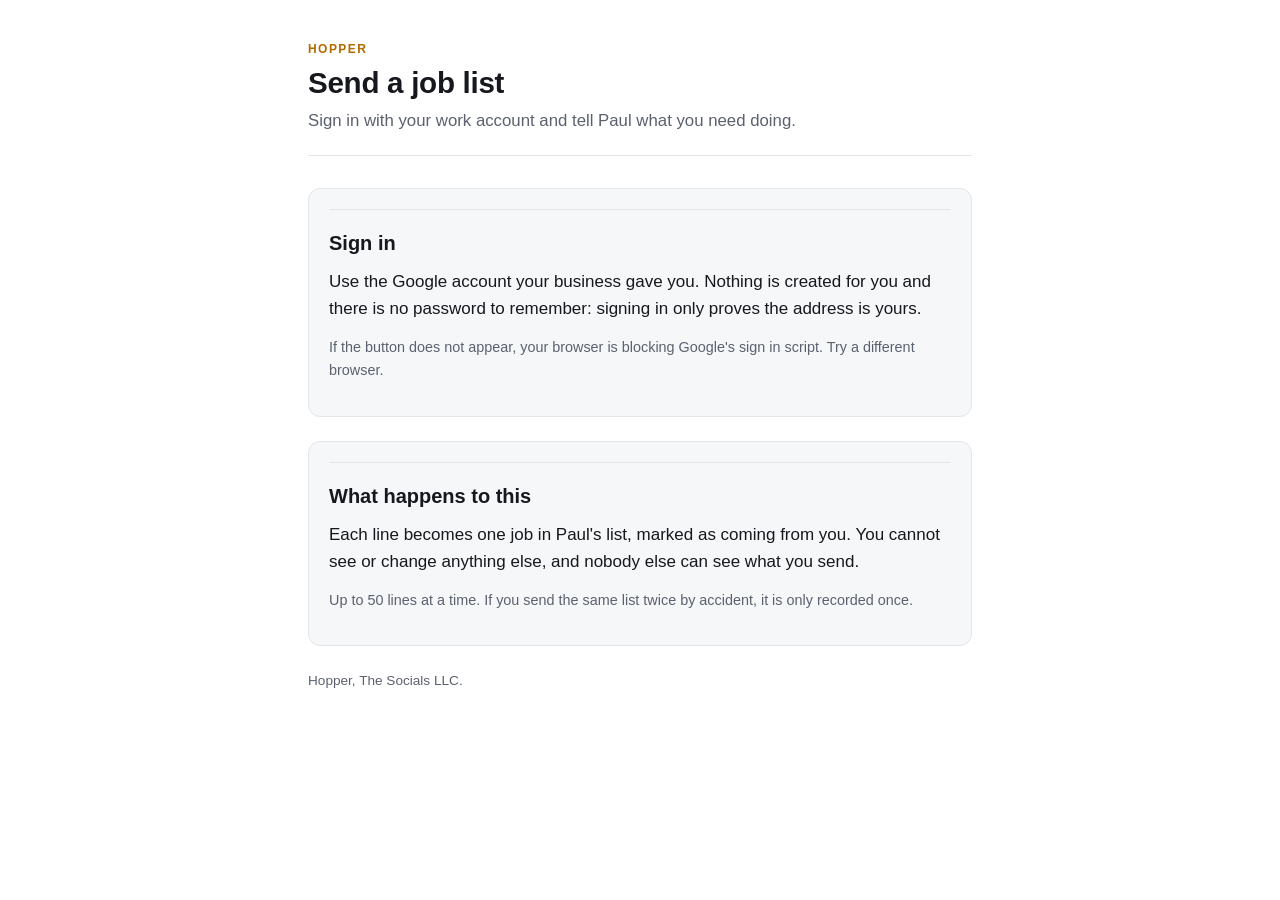
==== request/index.html @ dbd228b1 "The intake form: sign in with Google, send a job list" ====
<!doctype html>
<html lang="en">
<head>
<meta charset="utf-8">
<meta name="viewport" content="width=device-width, initial-scale=1">
<title>Send Paul a job list</title>
<meta name="description" content="Sign in with your work Google account and send Paul a list of things to do. One line per job.">
<meta name="robots" content="noindex, nofollow">
<link rel="stylesheet" href="../style.css">
<style>
/* Page specific, so the support and privacy pages that App Review opens keep
   a stylesheet with no scripts and nothing extra in it. */
.panel { background: var(--card); border: 1px solid var(--rule); border-radius: 12px;
         padding: 1.25rem; margin: 1.5rem 0; }
.panel h2 { margin-top: 0; }
label { display: block; font-weight: 600; margin: 1.25rem 0 0.4rem; }
textarea, select { width: 100%; font: inherit; color: var(--fg); background: var(--bg);
                   border: 1px solid var(--rule); border-radius: 8px; padding: 0.6rem 0.7rem; }
textarea { min-height: 11rem; resize: vertical; line-height: 1.5; }
button { font: inherit; font-weight: 600; cursor: pointer; color: #fff;
         background: var(--accent); border: 0; border-radius: 8px;
         padding: 0.7rem 1.4rem; margin-top: 1.25rem; }
button[disabled] { opacity: 0.5; cursor: default; }
.note { color: var(--muted); font-size: 0.9rem; }
.count { color: var(--muted); font-size: 0.9rem; margin-top: 0.4rem; }
.said { border-radius: 8px; padding: 0.8rem 0.9rem; margin: 1.25rem 0 0;
        border: 1px solid var(--rule); }
.said.good { border-color: var(--accent); }
.said.bad  { border-color: #c0392b; }
.hidden { display: none; }
ol.jobs { color: var(--muted); font-size: 0.9rem; padding-left: 1.4rem; margin: 0.4rem 0 0; }
</style>
</head>
<body>
<div class="wrap">

<header class="masthead">
  <p class="eyebrow">Hopper</p>
  <h1>Send a job list</h1>
  <p class="lede">Sign in with your work account and tell Paul what you need doing.</p>
</header>

<!-- Signed out -->
<section id="signin" class="panel">
  <h2>Sign in</h2>
  <p>Use the Google account your business gave you. Nothing is created for you
  and there is no password to remember: signing in only proves the address is
  yours.</p>
  <div id="gbutton"></div>
  <p class="note" id="signinNote">If the button does not appear, your browser is
  blocking Google's sign in script. Try a different browser.</p>
</section>

<!-- Signed in -->
<section id="form" class="panel hidden">
  <h2>What do you need doing?</h2>
  <p class="note" id="hello"></p>

  <label for="venture">Which business is this for?</label>
  <select id="venture"></select>

  <label for="jobs">The jobs, one per line</label>
  <textarea id="jobs" placeholder="Call the school about the September intake
Send the September invoice to the landlord
Book the venue for the open day"></textarea>
  <p class="count" id="count">Nothing typed yet.</p>

  <button id="send" type="button">Send</button>
  <div id="said" class="said hidden"></div>
</section>

<section class="panel">
  <h2>What happens to this</h2>
  <p>Each line becomes one job in Paul's list, marked as coming from you. You
  cannot see or change anything else, and nobody else can see what you send.</p>
  <p class="note">Up to 50 lines at a time. If you send the same list twice by
  accident, it is only recorded once.</p>
</section>

<p class="meta">Hopper, The Socials LLC.</p>

</div>

<script>
// The form. Three things happen here and nothing else:
//
//   1. Google signs the visitor in and hands this page an ID token.
//   2. The token goes to the intake function, which answers with their name
//      and the businesses they are allowed to send to. The page asks; it does
//      not decide. A list that arrived from the function is the only list
//      shown, so a person who edits this page in their own browser learns
//      nothing and gains nothing.
//   3. The typed lines go back with the token.
//
// Everything that matters is checked on the server. This file is convenience.
"use strict";

const ENDPOINT = "https://lnnyzgkgllepnvekxwha.supabase.co/functions/v1/intake";
const CLIENT_ID = "741162987231-be2t4kbo8rsgl5lv1qoh83spgtv7hdl8.apps.googleusercontent.com";

const el = (id) => document.getElementById(id);
let token = null;
// One id per submission, kept across retries so a double tap or a flaky
// connection writes the jobs once. Replaced only after something is saved.
let submissionId = crypto.randomUUID();

function say(message, good) {
  const box = el("said");
  box.textContent = message;
  box.className = "said " + (good ? "good" : "bad");
  box.classList.remove("hidden");
}

function lines() {
  return el("jobs").value
    .split("\n")
    .map((l) => l.replace(/^\s*(?:[-*•]|\d+[.)])\s+/, "").trim())
    .filter((l) => l.length > 0);
}

function recount() {
  const n = lines().length;
  el("count").textContent = n === 0
    ? "Nothing typed yet."
    : n === 1 ? "1 job." : n + " jobs." + (n > 50 ? " Only the first 50 will be sent." : "");
}

async function ask(payload) {
  const r = await fetch(ENDPOINT, {
    method: "POST",
    headers: { "Content-Type": "application/json" },
    body: JSON.stringify(payload),
  });
  let body = {};
  try { body = await r.json(); } catch (e) { /* a 502 with no body is still a failure */ }
  return { status: r.status, body };
}

// What a refusal means, in words a person can act on. Deliberately plain about
// the one case they can fix themselves and vague about nothing else.
function plainly(status, body) {
  if (status === 403 && body.error === "not-on-the-list") {
    return "That address is not set up to send jobs. Ask Paul to add it, and tell him which address you used.";
  }
  if (status === 403 && body.error === "not-your-venture") {
    return "You cannot send to that business. Reload the page and pick one from the list.";
  }
  if (status === 401) return "That sign in was not accepted. Sign in again.";
  if (status === 400 && body.error === "nothing-to-send") return "Type at least one line first.";
  if (status === 503) return "Hopper could not be reached just now. Try again in a minute.";
  return "That did not go through. Try again, and tell Paul if it keeps happening.";
}

async function signedIn(response) {
  token = response.credential;
  const { status, body } = await ask({ action: "me", token });
  if (status !== 200) {
    el("signinNote").textContent = plainly(status, body);
    return;
  }

  el("hello").textContent = body.name
    ? "Signed in as " + body.name + "."
    : "Signed in.";

  const pick = el("venture");
  pick.innerHTML = "";
  // Only what the function returned. One option means no decision to make, so
  // it is still shown, as the answer rather than a choice.
  for (const v of body.ventures || []) {
    const option = document.createElement("option");
    option.value = v.id;
    option.textContent = v.name;
    pick.appendChild(option);
  }
  // Always offered, and the only option for somebody allowed in without a
  // business attached. An empty value means no venture, which the function
  // reads as the Inbox with none, which is where anything unsure belongs.
  const unsure = document.createElement("option");
  unsure.value = "";
  unsure.textContent = "Not sure, let Paul decide";
  pick.appendChild(unsure);

  el("signin").classList.add("hidden");
  el("form").classList.remove("hidden");
  el("jobs").focus();
}

async function send() {
  const typed = lines();
  if (typed.length === 0) { say("Type at least one line first.", false); return; }

  const button = el("send");
  button.disabled = true;
  button.textContent = "Sending";
  try {
    const { status, body } = await ask({
      action: "send",
      token,
      submissionId,
      workspaceId: el("venture").value || null,
      body: typed.join("\n"),
    });
    if (status === 200 && body.ok) {
      const saved = body.saved;
      say(saved === 0
        ? "Already sent. Nothing was added twice."
        : "Sent. " + saved + (saved === 1 ? " job is" : " jobs are") + " in Paul's list.", true);
      if (saved > 0) {
        el("jobs").value = "";
        recount();
        // A new id, so the next list is a new list rather than a repeat.
        submissionId = crypto.randomUUID();
      }
    } else {
      say(plainly(status, body), false);
    }
  } catch (e) {
    say("No connection. Your typing is still here, so try again when you are back online.", false);
  } finally {
    button.disabled = false;
    button.textContent = "Send";
  }
}

el("jobs").addEventListener("input", recount);
el("send").addEventListener("click", send);

window.onGoogleLibraryLoad = function () {
  el("signinNote").classList.add("hidden");
  google.accounts.id.initialize({ client_id: CLIENT_ID, callback: signedIn });
  google.accounts.id.renderButton(el("gbutton"), {
    theme: "outline", size: "large", text: "signin_with", shape: "pill",
  });
};
</script>
<script src="https://accounts.google.com/gsi/client" async></script>
</body>
</html>
---- style.css ----
/* One stylesheet for both pages: the support page at /, the privacy policy at
   /privacy/. Light and dark follow the reader's system setting, there is no
   theme switch to get wrong, and the layout is a single column so it reads at
   375 pixels wide without a horizontal scroll. No web fonts and no scripts:
   the pages are served from GitHub Pages and should open on a slow connection
   in an App Review browser. */

:root {
  color-scheme: light dark;
  --bg: #ffffff;
  --fg: #16181d;
  --muted: #5b616e;
  --rule: #e3e5ea;
  --card: #f6f7f9;
  --link: #9a5b00;
  --accent: #b36b00;
}

@media (prefers-color-scheme: dark) {
  :root {
    --bg: #0d0f12;
    --fg: #ecedf0;
    --muted: #a0a6b2;
    --rule: #262a31;
    --card: #15181d;
    --link: #f0a94b;
    --accent: #f0a94b;
  }
}

* { box-sizing: border-box; }

html {
  -webkit-text-size-adjust: 100%;
}

body {
  margin: 0;
  background: var(--bg);
  color: var(--fg);
  font-family: -apple-system, BlinkMacSystemFont, "Segoe UI", Roboto,
               "Helvetica Neue", Arial, sans-serif;
  font-size: 17px;
  line-height: 1.6;
}

.wrap {
  max-width: 44rem;
  margin: 0 auto;
  padding: 2.5rem 1.25rem 4rem;
}

header.masthead {
  border-bottom: 1px solid var(--rule);
  padding-bottom: 1.25rem;
  margin-bottom: 2rem;
}

.eyebrow {
  font-size: 0.75rem;
  letter-spacing: 0.12em;
  text-transform: uppercase;
  color: var(--accent);
  margin: 0 0 0.35rem;
  font-weight: 600;
}

h1 {
  font-size: 1.85rem;
  line-height: 1.2;
  margin: 0 0 0.5rem;
  letter-spacing: -0.01em;
}

h2 {
  font-size: 1.25rem;
  line-height: 1.3;
  margin: 2.5rem 0 0.75rem;
  padding-top: 1.25rem;
  border-top: 1px solid var(--rule);
}

h3 {
  font-size: 1.02rem;
  margin: 1.5rem 0 0.4rem;
}

p, li { margin: 0 0 0.85rem; }

ul, ol { padding-left: 1.25rem; margin: 0 0 1rem; }

li { margin-bottom: 0.5rem; }

a {
  color: var(--link);
  text-underline-offset: 2px;
}

.lede {
  font-size: 1.05rem;
  color: var(--muted);
  margin-bottom: 0;
}

.meta {
  font-size: 0.85rem;
  color: var(--muted);
}

.card {
  background: var(--card);
  border: 1px solid var(--rule);
  border-radius: 12px;
  padding: 1rem 1.1rem 0.5rem;
  margin: 1.25rem 0;
}

.card h3 { margin-top: 0.3rem; }

.path {
  font-family: ui-monospace, SFMono-Regular, Menlo, Consolas, monospace;
  font-size: 0.9em;
  background: var(--card);
  border: 1px solid var(--rule);
  border-radius: 6px;
  padding: 0.05em 0.4em;
  white-space: nowrap;
}

.contact {
  font-weight: 600;
  word-break: break-word;
}

footer {
  margin-top: 3rem;
  padding-top: 1.25rem;
  border-top: 1px solid var(--rule);
  font-size: 0.85rem;
  color: var(--muted);
}

footer a { margin-right: 1rem; }

@media (max-width: 26rem) {
  .wrap { padding: 2rem 1rem 3rem; }
  body { font-size: 16px; }
  h1 { font-size: 1.55rem; }
  .path { white-space: normal; }
}
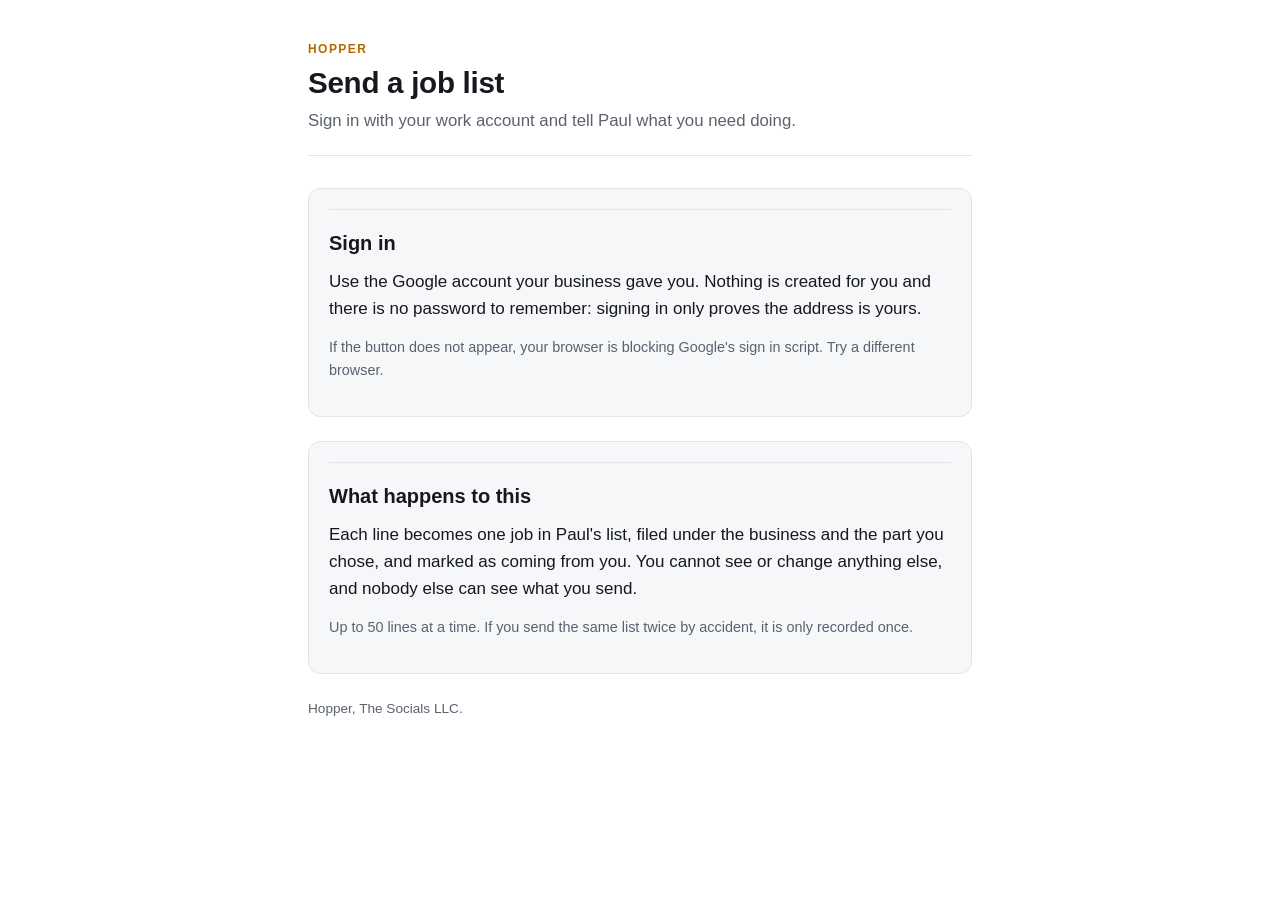
==== commit 0eb79128: "Pick a category inside the business" ====
--- a/request/index.html
+++ b/request/index.html
@@ -59,6 +59,11 @@
   <label for="venture">Which business is this for?</label>
   <select id="venture"></select>
 
+  <div id="categoryRow" class="hidden">
+    <label for="category">Which part of it?</label>
+    <select id="category"></select>
+  </div>
+
   <label for="jobs">The jobs, one per line</label>
   <textarea id="jobs" placeholder="Call the school about the September intake
 Send the September invoice to the landlord
@@ -71,8 +76,9 @@
 
 <section class="panel">
   <h2>What happens to this</h2>
-  <p>Each line becomes one job in Paul's list, marked as coming from you. You
-  cannot see or change anything else, and nobody else can see what you send.</p>
+  <p>Each line becomes one job in Paul's list, filed under the business and the
+  part you chose, and marked as coming from you. You cannot see or change
+  anything else, and nobody else can see what you send.</p>
   <p class="note">Up to 50 lines at a time. If you send the same list twice by
   accident, it is only recorded once.</p>
 </section>
@@ -100,6 +106,9 @@
 
 const el = (id) => document.getElementById(id);
 let token = null;
+// What the function said this person may send to. The page never decides any
+// of this: it draws what it was told and sends back an id from that list.
+let ventures = [];
 // One id per submission, kept across retries so a double tap or a flaky
 // connection writes the jobs once. Replaced only after something is saved.
 let submissionId = crypto.randomUUID();
@@ -145,6 +154,9 @@
   if (status === 403 && body.error === "not-your-venture") {
     return "You cannot send to that business. Reload the page and pick one from the list.";
   }
+  if (status === 403 && body.error === "not-your-category") {
+    return "That part does not belong to that business. Reload the page and pick again.";
+  }
   if (status === 401) return "That sign in was not accepted. Sign in again.";
   if (status === 400 && body.error === "nothing-to-send") return "Type at least one line first.";
   if (status === 503) return "Hopper could not be reached just now. Try again in a minute.";
@@ -163,11 +175,13 @@
     ? "Signed in as " + body.name + "."
     : "Signed in.";
 
+  ventures = body.ventures || [];
+
   const pick = el("venture");
   pick.innerHTML = "";
   // Only what the function returned. One option means no decision to make, so
   // it is still shown, as the answer rather than a choice.
-  for (const v of body.ventures || []) {
+  for (const v of ventures) {
     const option = document.createElement("option");
     option.value = v.id;
     option.textContent = v.name;
@@ -181,9 +195,36 @@
   unsure.textContent = "Not sure, let Paul decide";
   pick.appendChild(unsure);
 
+  drawCategories();
   el("signin").classList.add("hidden");
   el("form").classList.remove("hidden");
   el("jobs").focus();
+}
+
+/** The categories of whichever business is chosen, and nothing else.
+ *
+ * Redrawn every time the business changes, so a category can never be sent
+ * with a business it does not belong to. The function refuses that anyway, as
+ * it must, but a form that can express a refused thing is a form that confuses
+ * people. A business with no categories simply hides the row. */
+function drawCategories() {
+  const venture = ventures.find((v) => v.id === el("venture").value);
+  const list = (venture && venture.categories) || [];
+  const pick = el("category");
+  pick.innerHTML = "";
+
+  const none = document.createElement("option");
+  none.value = "";
+  none.textContent = "Not sure, leave it unfiled";
+  pick.appendChild(none);
+
+  for (const c of list) {
+    const option = document.createElement("option");
+    option.value = c.id;
+    option.textContent = c.name;
+    pick.appendChild(option);
+  }
+  el("categoryRow").classList.toggle("hidden", list.length === 0);
 }
 
 async function send() {
@@ -199,6 +240,7 @@
       token,
       submissionId,
       workspaceId: el("venture").value || null,
+      categoryId: el("category").value || null,
       body: typed.join("\n"),
     });
     if (status === 200 && body.ok) {
@@ -223,6 +265,7 @@
   }
 }
 
+el("venture").addEventListener("change", drawCategories);
 el("jobs").addEventListener("input", recount);
 el("send").addEventListener("click", send);
 
@@ -231,6 +274,10 @@
   google.accounts.id.initialize({ client_id: CLIENT_ID, callback: signedIn });
   google.accounts.id.renderButton(el("gbutton"), {
     theme: "outline", size: "large", text: "signin_with", shape: "pill",
+    // Pinned to English. Google otherwise localises the button to whatever
+    // region the browser reports, which in Dubai renders it in Arabic on an
+    // otherwise English page.
+    locale: "en",
   });
 };
 </script>
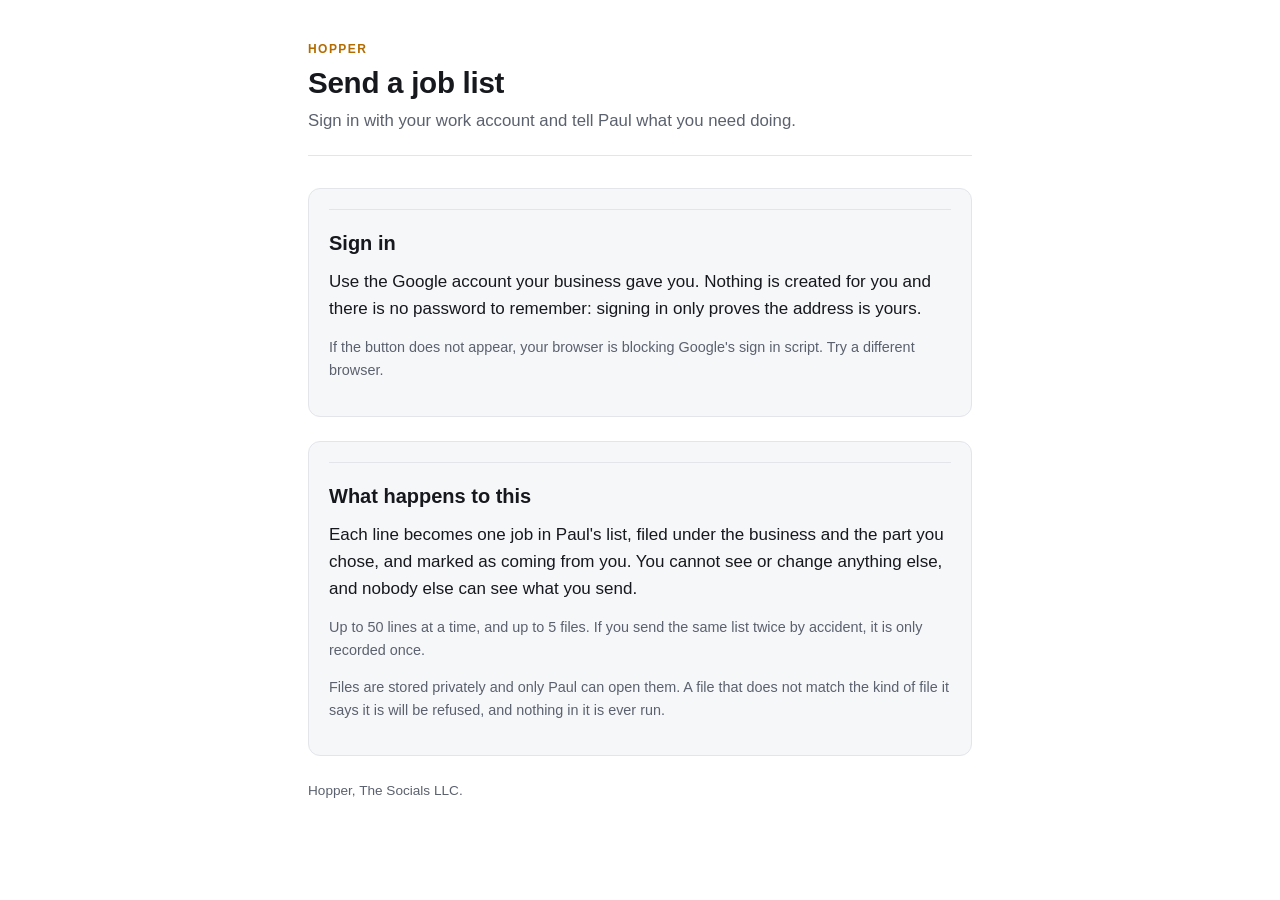
==== commit 65dc5d44: "Attach files to a job list" ====
--- a/request/index.html
+++ b/request/index.html
@@ -14,6 +14,10 @@
          padding: 1.25rem; margin: 1.5rem 0; }
 .panel h2 { margin-top: 0; }
 label { display: block; font-weight: 600; margin: 1.25rem 0 0.4rem; }
+input[type="file"] { width: 100%; font: inherit; color: var(--fg); }
+input[type="file"]::file-selector-button { font: inherit; font-weight: 600; cursor: pointer;
+  color: var(--fg); background: var(--card); border: 1px solid var(--rule);
+  border-radius: 8px; padding: 0.45rem 0.9rem; margin-right: 0.75rem; }
 textarea, select { width: 100%; font: inherit; color: var(--fg); background: var(--bg);
                    border: 1px solid var(--rule); border-radius: 8px; padding: 0.6rem 0.7rem; }
 textarea { min-height: 11rem; resize: vertical; line-height: 1.5; }
@@ -70,6 +74,11 @@
 Book the venue for the open day"></textarea>
   <p class="count" id="count">Nothing typed yet.</p>
 
+  <label for="files">Attach anything that helps (optional)</label>
+  <input id="files" type="file" multiple
+         accept=".pdf,.docx,.txt,.md,.rtf,.png,.jpg,.jpeg,application/pdf,application/vnd.openxmlformats-officedocument.wordprocessingml.document,text/plain,text/markdown,application/rtf,text/rtf,image/png,image/jpeg">
+  <p class="count" id="fileCount">Up to 5 files, 10 MB each. PDF, Word, text, or a screenshot.</p>
+
   <button id="send" type="button">Send</button>
   <div id="said" class="said hidden"></div>
 </section>
@@ -79,8 +88,11 @@
   <p>Each line becomes one job in Paul's list, filed under the business and the
   part you chose, and marked as coming from you. You cannot see or change
   anything else, and nobody else can see what you send.</p>
-  <p class="note">Up to 50 lines at a time. If you send the same list twice by
-  accident, it is only recorded once.</p>
+  <p class="note">Up to 50 lines at a time, and up to 5 files. If you send the
+  same list twice by accident, it is only recorded once.</p>
+  <p class="note">Files are stored privately and only Paul can open them. A
+  file that does not match the kind of file it says it is will be refused, and
+  nothing in it is ever run.</p>
 </section>
 
 <p class="meta">Hopper, The Socials LLC.</p>
@@ -105,6 +117,11 @@
 const CLIENT_ID = "741162987231-be2t4kbo8rsgl5lv1qoh83spgtv7hdl8.apps.googleusercontent.com";
 
 const el = (id) => document.getElementById(id);
+
+// Kept in step with the function, which refuses anything else. The page checks
+// first only so somebody is told before a 10 MB upload, never instead.
+const MAX_FILES = 5;
+const MAX_FILE_BYTES = 10 * 1024 * 1024;
 let token = null;
 // What the function said this person may send to. The page never decides any
 // of this: it draws what it was told and sends back an id from that list.
@@ -127,6 +144,29 @@
     .filter((l) => l.length > 0);
 }
 
+function describeFiles() {
+  const chosen = [...el("files").files];
+  const note = el("fileCount");
+  if (chosen.length === 0) {
+    note.textContent = "Up to 5 files, 10 MB each. PDF, Word, text, or a screenshot.";
+    return true;
+  }
+  if (chosen.length > MAX_FILES) {
+    note.textContent = `That is ${chosen.length} files. The limit is ${MAX_FILES}.`;
+    return false;
+  }
+  const big = chosen.find((f) => f.size > MAX_FILE_BYTES);
+  if (big) {
+    note.textContent = `${big.name} is larger than 10 MB.`;
+    return false;
+  }
+  const mb = chosen.reduce((n, f) => n + f.size, 0) / (1024 * 1024);
+  note.textContent = chosen.length === 1
+    ? `1 file, ${mb.toFixed(1)} MB.`
+    : `${chosen.length} files, ${mb.toFixed(1)} MB in total.`;
+  return true;
+}
+
 function recount() {
   const n = lines().length;
   el("count").textContent = n === 0
@@ -134,12 +174,24 @@
     : n === 1 ? "1 job." : n + " jobs." + (n > 50 ? " Only the first 50 will be sent." : "");
 }
 
-async function ask(payload) {
-  const r = await fetch(ENDPOINT, {
-    method: "POST",
-    headers: { "Content-Type": "application/json" },
-    body: JSON.stringify(payload),
-  });
+async function ask(payload, files = []) {
+  // With files this goes as a form, with the same JSON in a payload part, so
+  // the function reads one shape whether or not anything is attached. Without
+  // files it stays plain JSON, exactly as before.
+  let init;
+  if (files.length) {
+    const form = new FormData();
+    form.set("payload", JSON.stringify(payload));
+    for (const f of files) form.append("file", f);
+    init = { method: "POST", body: form };
+  } else {
+    init = {
+      method: "POST",
+      headers: { "Content-Type": "application/json" },
+      body: JSON.stringify(payload),
+    };
+  }
+  const r = await fetch(ENDPOINT, init);
   let body = {};
   try { body = await r.json(); } catch (e) { /* a 502 with no body is still a failure */ }
   return { status: r.status, body };
@@ -159,6 +211,19 @@
   }
   if (status === 401) return "That sign in was not accepted. Sign in again.";
   if (status === 400 && body.error === "nothing-to-send") return "Type at least one line first.";
+  if (status === 400 && body.error === "too-many-files") return "That is too many files. The limit is 5.";
+  if (status === 400 && body.error === "bad-file") {
+    const named = body.file ? `"${body.file}"` : "That file";
+    if (body.reason === "wrong-type") {
+      return `${named} is not a kind of file we take. Send a PDF, a Word file, text, or a screenshot.`;
+    }
+    if (body.reason === "not-what-it-claims") {
+      return `${named} does not look like what its name says it is, so it was not accepted. Nothing was sent.`;
+    }
+    if (body.reason === "too-big") return `${named} is larger than 10 MB.`;
+    if (body.reason === "empty") return `${named} is empty.`;
+    return `${named} could not be accepted. Nothing was sent.`;
+  }
   if (status === 503) return "Hopper could not be reached just now. Try again in a minute.";
   return "That did not go through. Try again, and tell Paul if it keeps happening.";
 }
@@ -230,6 +295,8 @@
 async function send() {
   const typed = lines();
   if (typed.length === 0) { say("Type at least one line first.", false); return; }
+  if (!describeFiles()) { say(el("fileCount").textContent, false); return; }
+  const files = [...el("files").files];
 
   const button = el("send");
   button.disabled = true;
@@ -242,15 +309,21 @@
       workspaceId: el("venture").value || null,
       categoryId: el("category").value || null,
       body: typed.join("\n"),
-    });
+    }, files);
     if (status === 200 && body.ok) {
       const saved = body.saved;
+      const withFiles = body.files
+        ? ` ${body.files} ${body.files === 1 ? "file" : "files"} attached.`
+        : "";
       say(saved === 0
         ? "Already sent. Nothing was added twice."
-        : "Sent. " + saved + (saved === 1 ? " job is" : " jobs are") + " in Paul's list.", true);
+        : "Sent. " + saved + (saved === 1 ? " job is" : " jobs are") + " in Paul's list." + withFiles,
+        true);
       if (saved > 0) {
         el("jobs").value = "";
+        el("files").value = "";
         recount();
+        describeFiles();
         // A new id, so the next list is a new list rather than a repeat.
         submissionId = crypto.randomUUID();
       }
@@ -266,6 +339,7 @@
 }
 
 el("venture").addEventListener("change", drawCategories);
+el("files").addEventListener("change", describeFiles);
 el("jobs").addEventListener("input", recount);
 el("send").addEventListener("click", send);
 
